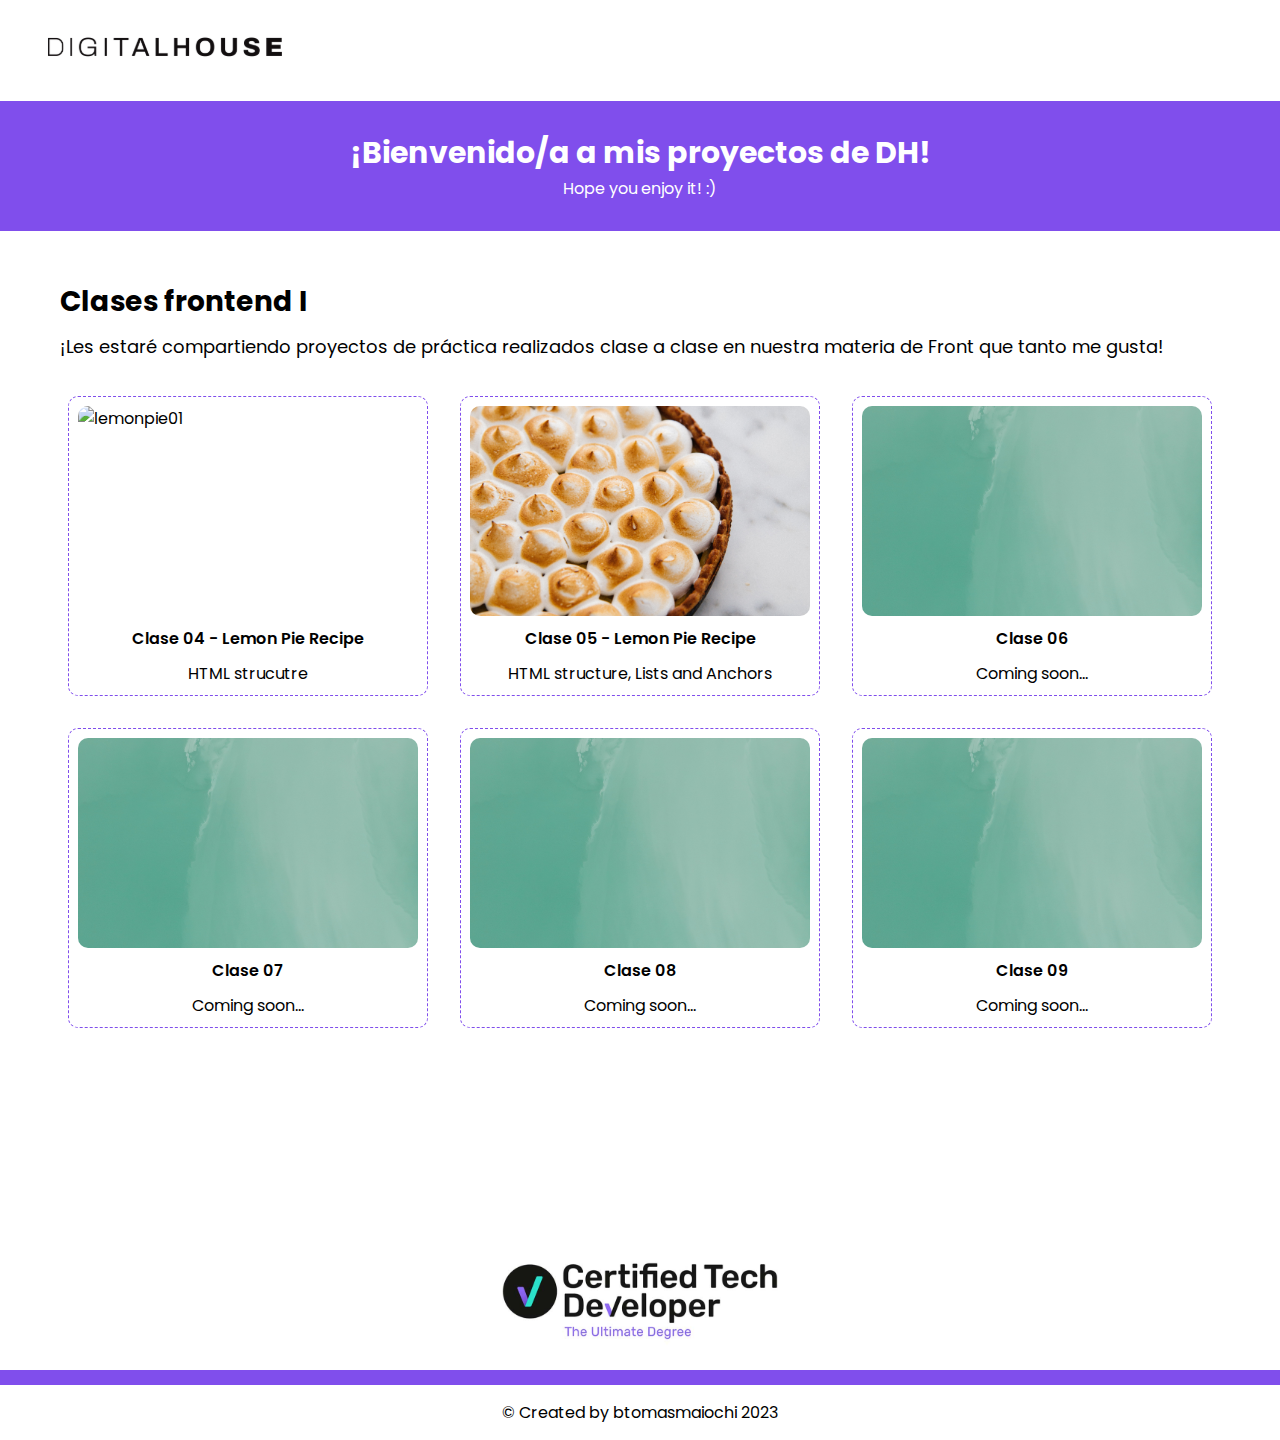
==== index.html @ 240c98cf "Change main.html for index.html" ====
<!DOCTYPE html>
<html lang="es">
	<head>
		<meta charset="UTF-8" />
		<meta http-equiv="X-UA-Compatible" content="IE=edge" />
		<meta name="viewport" content="width=device-width, initial-scale=1.0" />
		<link rel="stylesheet" href="./styles/style.css" />
		<title>Clases DigitalHouse</title>
	</head>
	<body>
		<header>
			<div class="header-container">
				<a href="https://www.digitalhouse.com/ar" target="_blank">
					<img class="logo" src="./assets/LogoDH.svg" alt="logo-digital-house"/>
			    </a>
			</div>
			<div class="welcome">
				<h1 class="welcome-text">¡Bienvenido/a a mis proyectos de DH!</h1>
				<p>Hope you enjoy it! :)</p>
			</div>
		</header>
		
		<main>
			<h2 class="frontend-class-text">Clases frontend I</h2>
			<p class="frontend-class-p"> ¡Les estaré compartiendo proyectos de práctica realizados clase a clase en nuestra materia de Front que tanto me gusta!</p>
			<section class="class-cards">
				<a href="./Clase04/index.html" target="_blank">
					<div class="card">
						<img
						class="image-card"
						src="./assets/lemonpie01.jpg"
						alt="lemonpie01"
						/>
						<p class="class">Clase 04 - Lemon Pie Recipe</p>
						<p class="class-description">HTML strucutre</p>
					</div>
				</a>
				
				<a href="./Clase05/index.html" target="_blank">
					<div class="card">
						<img
						class="image-card"
						src="./assets/lemonpie02.jpg"
						alt="lemonpie"
						/>
						<p class="class">Clase 05 - Lemon Pie Recipe</p>
						<p class="class-description">HTML structure, Lists and Anchors</p>
					</div>
				</a>
				<a href="#">
					<div class="card">
						<img class="image-card" src="./assets/green.jpg" alt="img" />
						<p class="class">Clase 06</p>
						<p class="class-description"> Coming soon...</p>
					</div>
				</a>
				<a href="#">
					<div class="card">
						<img class="image-card" src="./assets/green.jpg" alt="img" />
						<p class="class">Clase 07</p>
						<p class="class-description"> Coming soon...</p>
					</div>
				</a>
			<a href="#" >
					<div class="card">
						<img class="image-card" src="./assets/green.jpg" alt="img" />
						<p class="class">Clase 08</p>
						<p class="class-description"> Coming soon...</p>
					</div>
				</a>
				<a href="#">
					<div class="card">
						<img class="image-card" src="./assets/green.jpg" alt="img" />
						<p class="class">Clase 09</p>
						<p class="class-description"> Coming soon...</p>
					</div>
				</a>
			</section>
		</main>
		<footer class="#">
			<div class="ctd">			
				<img class="ctd-logo" src="./assets/ctd-logo.svg" alt="logo-ctd">
			</div>
			<div class="footer-line"></div>
			<div class="page-created">
				<p>&#169 Created by btomasmaiochi 2023</p>
			</div>
		</footer>
	</body>
	</html>
---- styles/style.css ----
@import url("https://fonts.googleapis.com/css2?family=Bebas+Neue&family=Exo:wght@400;700&family=League+Spartan:wght@300;400;500;600&family=Open+Sans&family=PT+Sans&family=Poppins:wght@300;600;700&family=Roboto+Serif:opsz,wght@8..144,200&display=swap");

* {
	margin: 0;
	padding: 0;
	box-sizing: border-box;
	font-family: "Poppins", sans-serif;
}

:root {
	--violet: #804eec;
}

.logo {
	width: 250px;
	margin: 20px 0 20px 40px;
}

.welcome {
	width: 100%;
	height: 130px;
	color: #fff;
	background-color: var(--violet);
	display: flex;
	align-items: center;
	justify-content: center;
	flex-direction: column;
}

.welcome-text {
	font-size: 30px;
	text-align: center;
	cursor: pointer;
	margin: 0 25px;
}

.frontend-class-text {
	margin: 50px 60px 10px 60px;
	font-size: 28px;
}

.frontend-class-p {
	margin: 10px 60px 20px 60px;
	font-size: 18px;
}

a {
	text-decoration: none;
	color: black;
}

.class-cards {
	margin: 0 auto;
	display: flex;
	flex-wrap: wrap;
	justify-content: center;
	align-items: center;
}

.card {
	width: 360px;
	height: 300px;
	border: 1px dashed var(--violet);
	border-radius: 10px;

	margin: 16px;
	display: flex;
	align-items: center;
	justify-content: center;
	flex-direction: column;
}

.card:hover {
	transition: 0.3s;
	transform: scale(1.1);
}

.image-card {
	width: 340px;
	height: 210px;
	object-fit: cover;
	border-radius: 10px;
}

.class {
	font-weight: 600;
}

.class,
.class-description {
	margin-top: 10px;
}

footer {
	margin-top: 200px;
}

.ctd {
	display: flex;
	align-items: center;
	justify-content: center;
}

.ctd-logo {
	width: 300px;
	margin-bottom: 20px;
}

.footer-line {
	height: 15px;
	background-color: var(--violet);
}

.page-created > p {
	text-align: center;
	margin-top: 15px;
	margin-bottom: 15px;
}
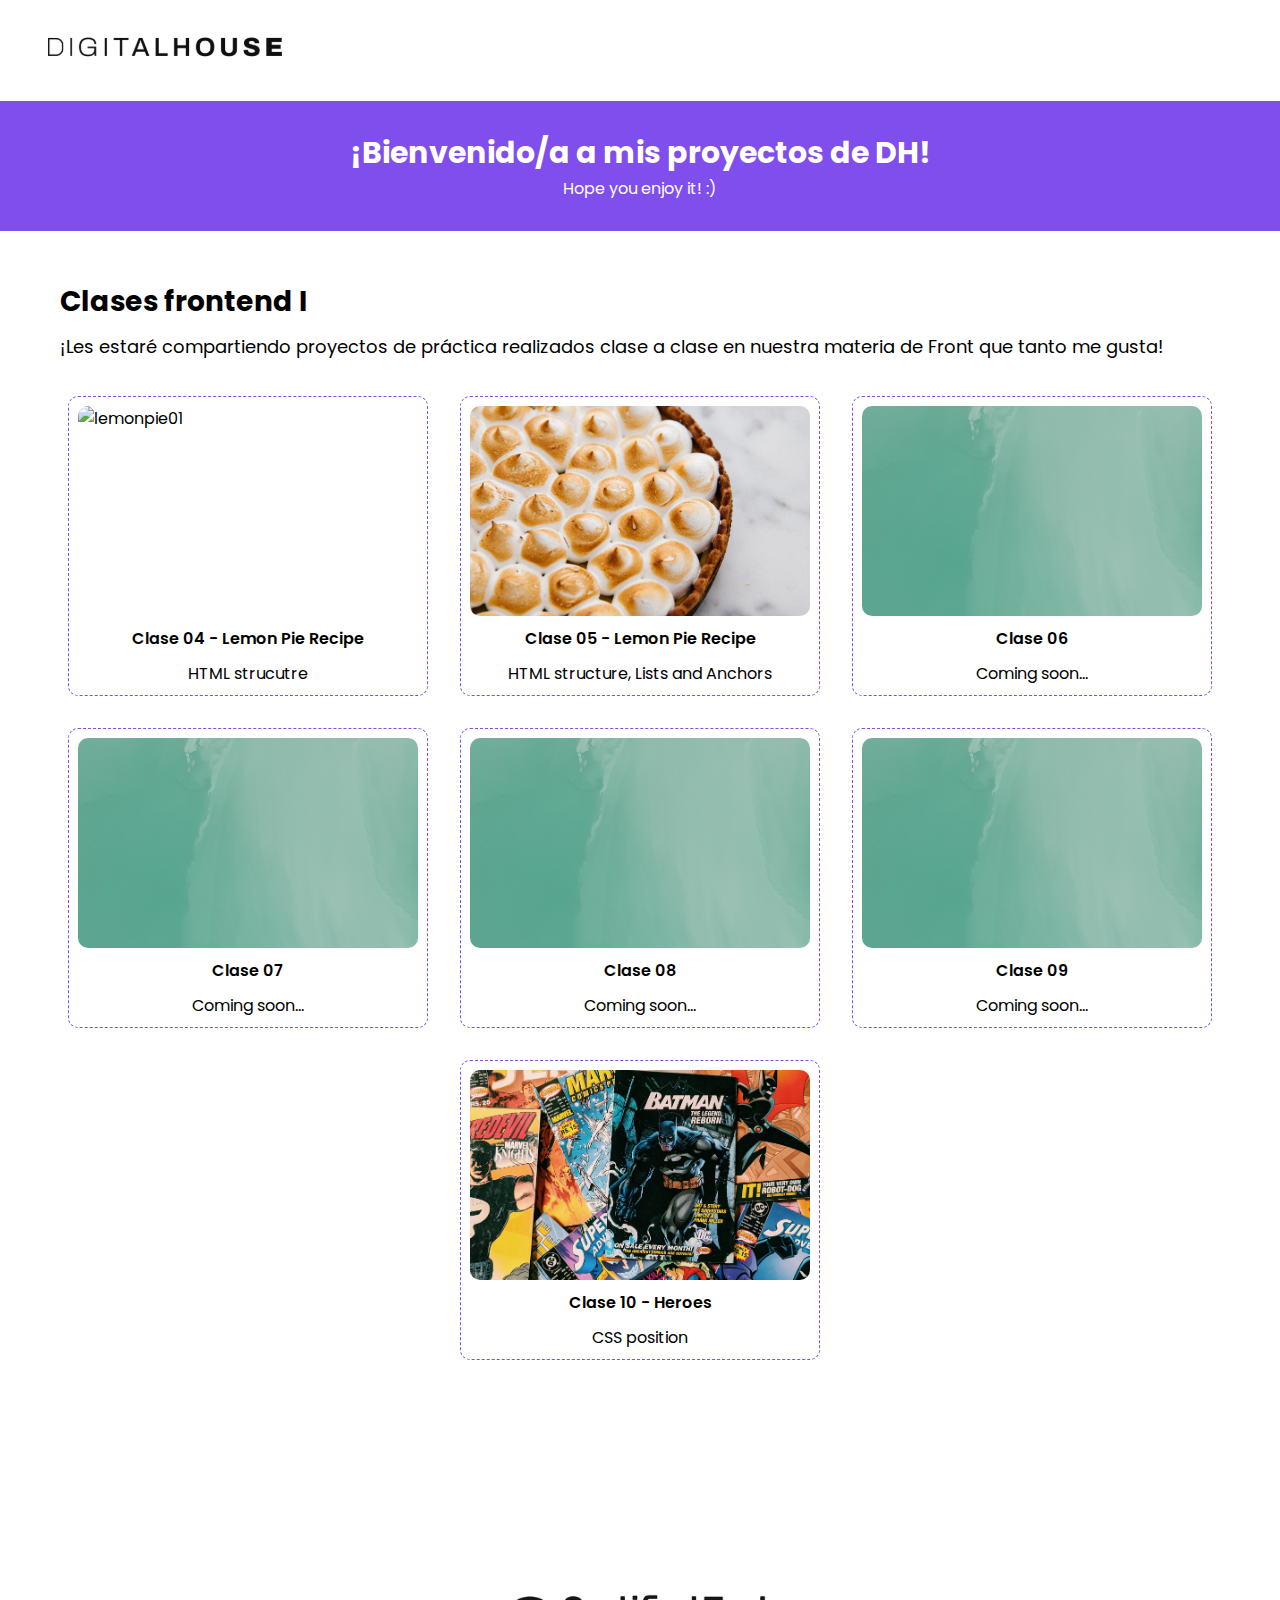
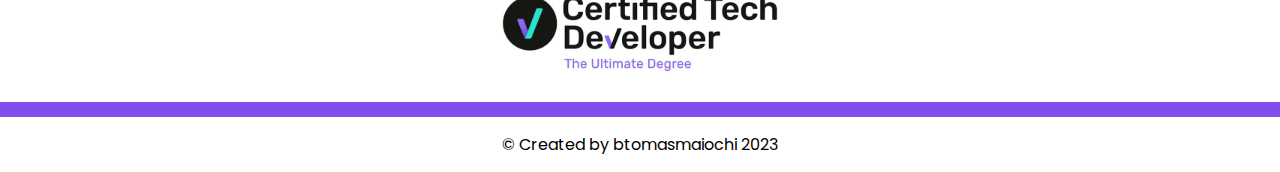
==== commit becd26ff: "added heroes card" ====
--- a/index.html
+++ b/index.html
@@ -75,6 +75,13 @@
 						<p class="class-description"> Coming soon...</p>
 					</div>
 				</a>
+				<a href="./Clase10/index.html" target="_blank">
+					<div class="card">
+						<img class="image-card" src="./assets/heroes.jpg" alt="img" />
+						<p class="class">Clase 10 - Heroes</p>
+						<p class="class-description"> CSS position</p>
+					</div>
+				</a>
 			</section>
 		</main>
 		<footer class="#">
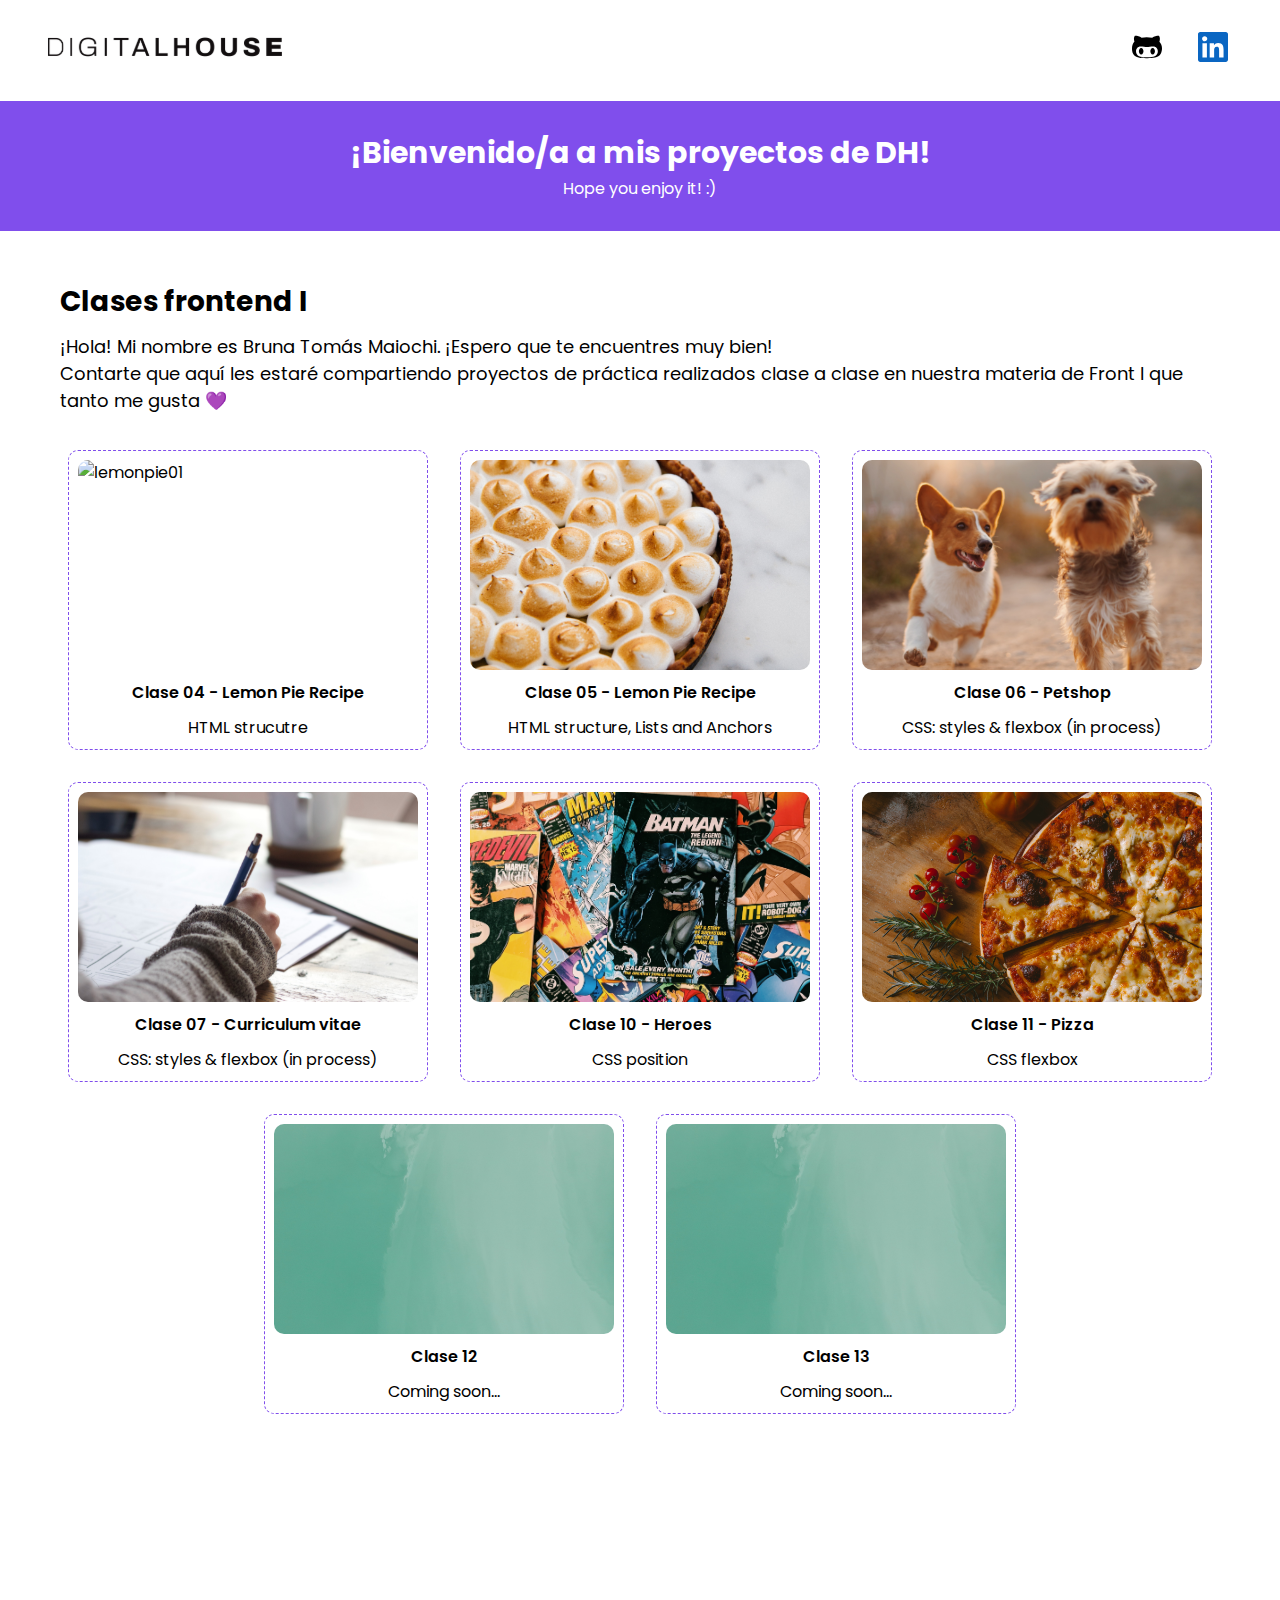
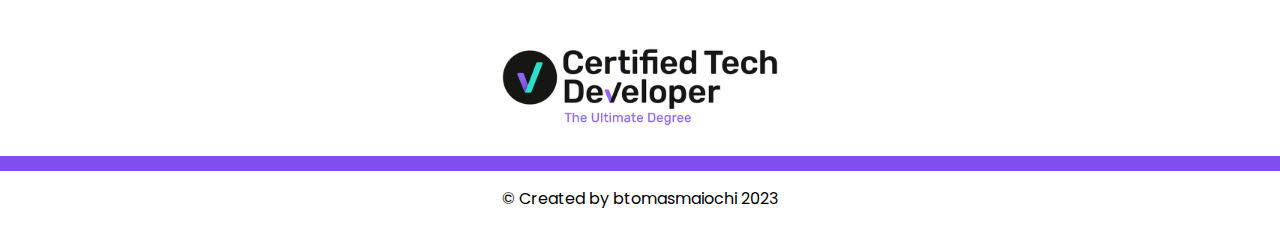
==== commit 93707131: "added github and linkdin" ====
--- a/index.html
+++ b/index.html
@@ -5,14 +5,25 @@
 		<meta http-equiv="X-UA-Compatible" content="IE=edge" />
 		<meta name="viewport" content="width=device-width, initial-scale=1.0" />
 		<link rel="stylesheet" href="./styles/style.css" />
+		<link rel="shortcut icon" href="https://cdn3.vectorstock.com/i/1000x1000/96/77/b-letter-volume-blue-and-purple-color-logo-design-vector-9459677.jpg">
 		<title>Clases DigitalHouse</title>
 	</head>
 	<body>
 		<header>
 			<div class="header-container">
-				<a href="https://www.digitalhouse.com/ar" target="_blank">
-					<img class="logo" src="./assets/LogoDH.svg" alt="logo-digital-house"/>
-			    </a>
+				<div class="dh-logo">
+					<a href="https://www.digitalhouse.com/ar" target="_blank">
+						<img class="logo" src="./assets/LogoDH.svg" alt="logo-digital-house"/>
+			    	</a>	
+				</div>
+				<div class="contact-me">
+					<a href="https://github.com/btomasmaiochi" target="_blank">
+						<img src="./assets/github.svg" alt="github">
+					</a>
+					<a href="https://www.linkedin.com/in/btomasmaiochi/" target="_blank">
+						<img src="./assets/linkedin.svg" alt="linkedin">
+					</a>
+				</div>
 			</div>
 			<div class="welcome">
 				<h1 class="welcome-text">¡Bienvenido/a a mis proyectos de DH!</h1>
@@ -22,7 +33,7 @@
 		
 		<main>
 			<h2 class="frontend-class-text">Clases frontend I</h2>
-			<p class="frontend-class-p"> ¡Les estaré compartiendo proyectos de práctica realizados clase a clase en nuestra materia de Front que tanto me gusta!</p>
+			<p class="frontend-class-p"> ¡Hola! Mi nombre es Bruna Tomás Maiochi. ¡Espero que te encuentres muy bien!<br> Contarte que aquí les estaré compartiendo proyectos de práctica realizados clase a clase en nuestra materia de Front I que tanto me gusta 💜</p>
 			<section class="class-cards">
 				<a href="./Clase04/index.html" target="_blank">
 					<div class="card">
@@ -47,32 +58,18 @@
 						<p class="class-description">HTML structure, Lists and Anchors</p>
 					</div>
 				</a>
-				<a href="#">
+				<a href="./Clase06/index.html" target="_blank">
 					<div class="card">
-						<img class="image-card" src="./assets/green.jpg" alt="img" />
-						<p class="class">Clase 06</p>
-						<p class="class-description"> Coming soon...</p>
+						<img class="image-card" src="./assets/pet.svg" alt="img" />
+						<p class="class">Clase 06 - Petshop</p>
+						<p class="class-description"> CSS: styles & flexbox (in process)</p>
 					</div>
 				</a>
-				<a href="#">
+				<a href="./Clase07/index.html" target="_blank">
 					<div class="card">
-						<img class="image-card" src="./assets/green.jpg" alt="img" />
-						<p class="class">Clase 07</p>
-						<p class="class-description"> Coming soon...</p>
-					</div>
-				</a>
-			<a href="#" >
-					<div class="card">
-						<img class="image-card" src="./assets/green.jpg" alt="img" />
-						<p class="class">Clase 08</p>
-						<p class="class-description"> Coming soon...</p>
-					</div>
-				</a>
-				<a href="#">
-					<div class="card">
-						<img class="image-card" src="./assets/green.jpg" alt="img" />
-						<p class="class">Clase 09</p>
-						<p class="class-description"> Coming soon...</p>
+						<img class="image-card" src="./assets/cv.svg" alt="img" />
+						<p class="class">Clase 07 - Curriculum vitae</p>
+						<p class="class-description"> CSS: styles & flexbox (in process)</p>
 					</div>
 				</a>
 				<a href="./Clase10/index.html" target="_blank">
@@ -80,6 +77,27 @@
 						<img class="image-card" src="./assets/heroes.jpg" alt="img" />
 						<p class="class">Clase 10 - Heroes</p>
 						<p class="class-description"> CSS position</p>
+					</div>
+				</a>
+				<a href="./Clase11/index.html" target="_blank">
+					<div class="card">
+						<img class="image-card" src="./assets/pizza.jpg" alt="img" />
+						<p class="class">Clase 11 - Pizza</p>
+						<p class="class-description"> CSS flexbox</p>
+					</div>
+				</a>
+				<a href="./Clase11/index.html" target="_blank">
+					<div class="card">
+						<img class="image-card" src="./assets/green.jpg" alt="img" />
+						<p class="class">Clase 12</p>
+						<p class="class-description"> Coming soon...</p>
+					</div>
+				</a>
+				<a href="./Clase11/index.html" target="_blank">
+					<div class="card">
+						<img class="image-card" src="./assets/green.jpg" alt="img" />
+						<p class="class">Clase 13</p>
+						<p class="class-description"> Coming soon...</p>
 					</div>
 				</a>
 			</section>
--- a/styles/style.css
+++ b/styles/style.css
@@ -13,7 +13,25 @@
 
 .logo {
 	width: 250px;
-	margin: 20px 0 20px 40px;
+	margin: 20px 0 20px 20px;
+}
+
+.contact-me > a img {
+	width: 30px;
+	height: 30px;
+	margin-right: 32px;
+}
+
+.contact-me img:hover {
+	transition: 0.3s;
+	transform: scale(1.3);
+}
+
+.header-container {
+	display: flex;
+	align-items: center;
+	justify-content: space-between;
+	margin: 0 20px;
 }
 
 .welcome {
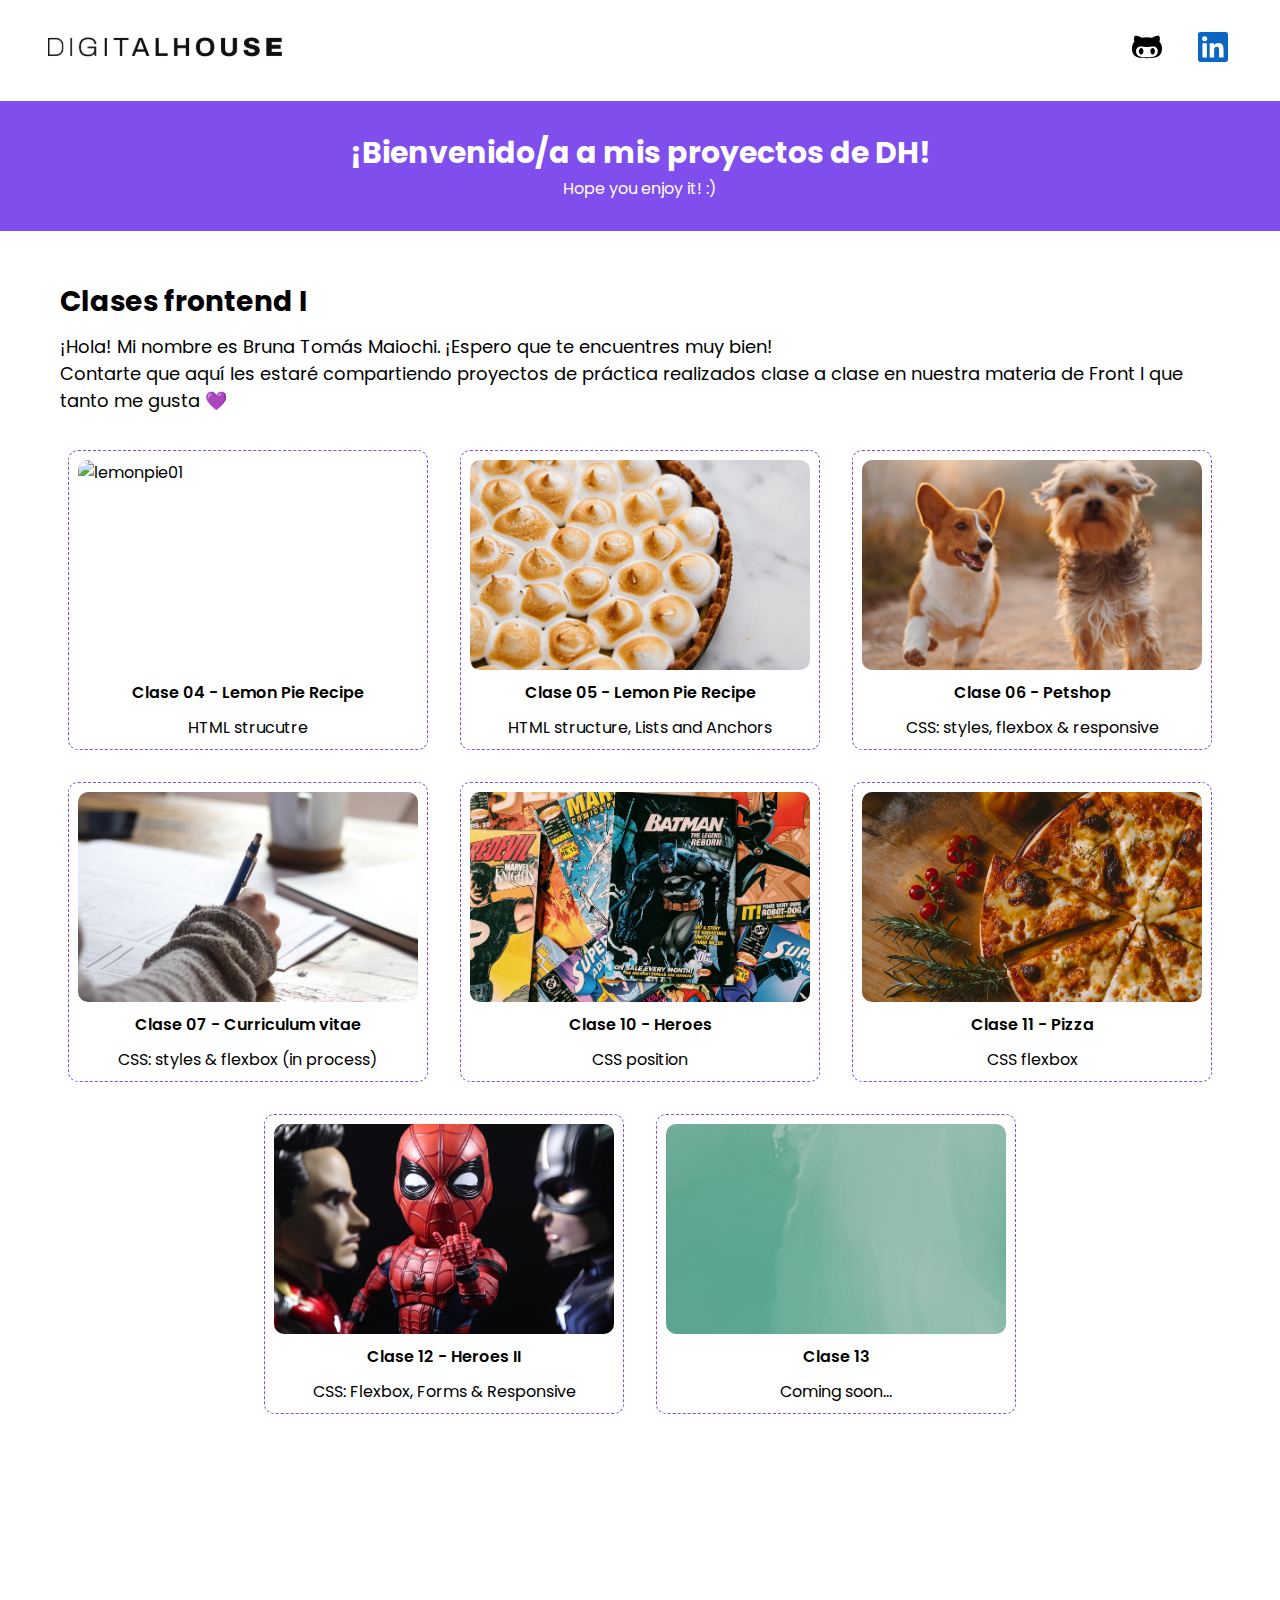
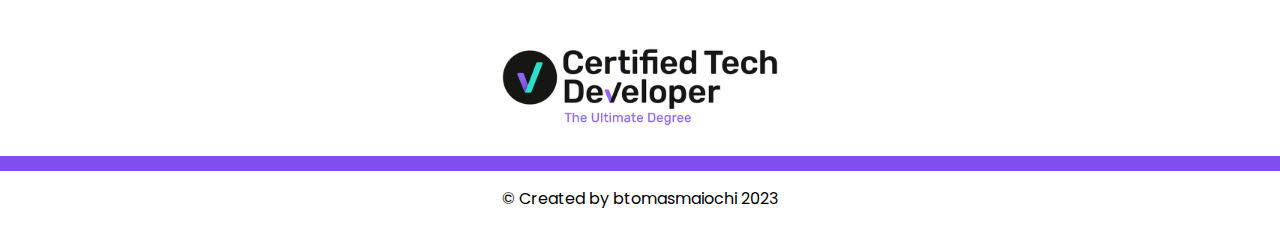
==== commit 9bdf8a93: "Fix and add Clase12 img & card" ====
--- a/index.html
+++ b/index.html
@@ -62,7 +62,7 @@
 					<div class="card">
 						<img class="image-card" src="./assets/pet.svg" alt="img" />
 						<p class="class">Clase 06 - Petshop</p>
-						<p class="class-description"> CSS: styles & flexbox (in process)</p>
+						<p class="class-description"> CSS: styles, flexbox & responsive </p>
 					</div>
 				</a>
 				<a href="./Clase07/index.html" target="_blank">
@@ -88,9 +88,9 @@
 				</a>
 				<a href="./Clase11/index.html" target="_blank">
 					<div class="card">
-						<img class="image-card" src="./assets/green.jpg" alt="img" />
-						<p class="class">Clase 12</p>
-						<p class="class-description"> Coming soon...</p>
+						<img class="image-card" src="./assets/heroesII.jpg" alt="img" />
+						<p class="class">Clase 12 - Heroes II </p>
+						<p class="class-description"> CSS: Flexbox, Forms & Responsive</p>
 					</div>
 				</a>
 				<a href="./Clase11/index.html" target="_blank">
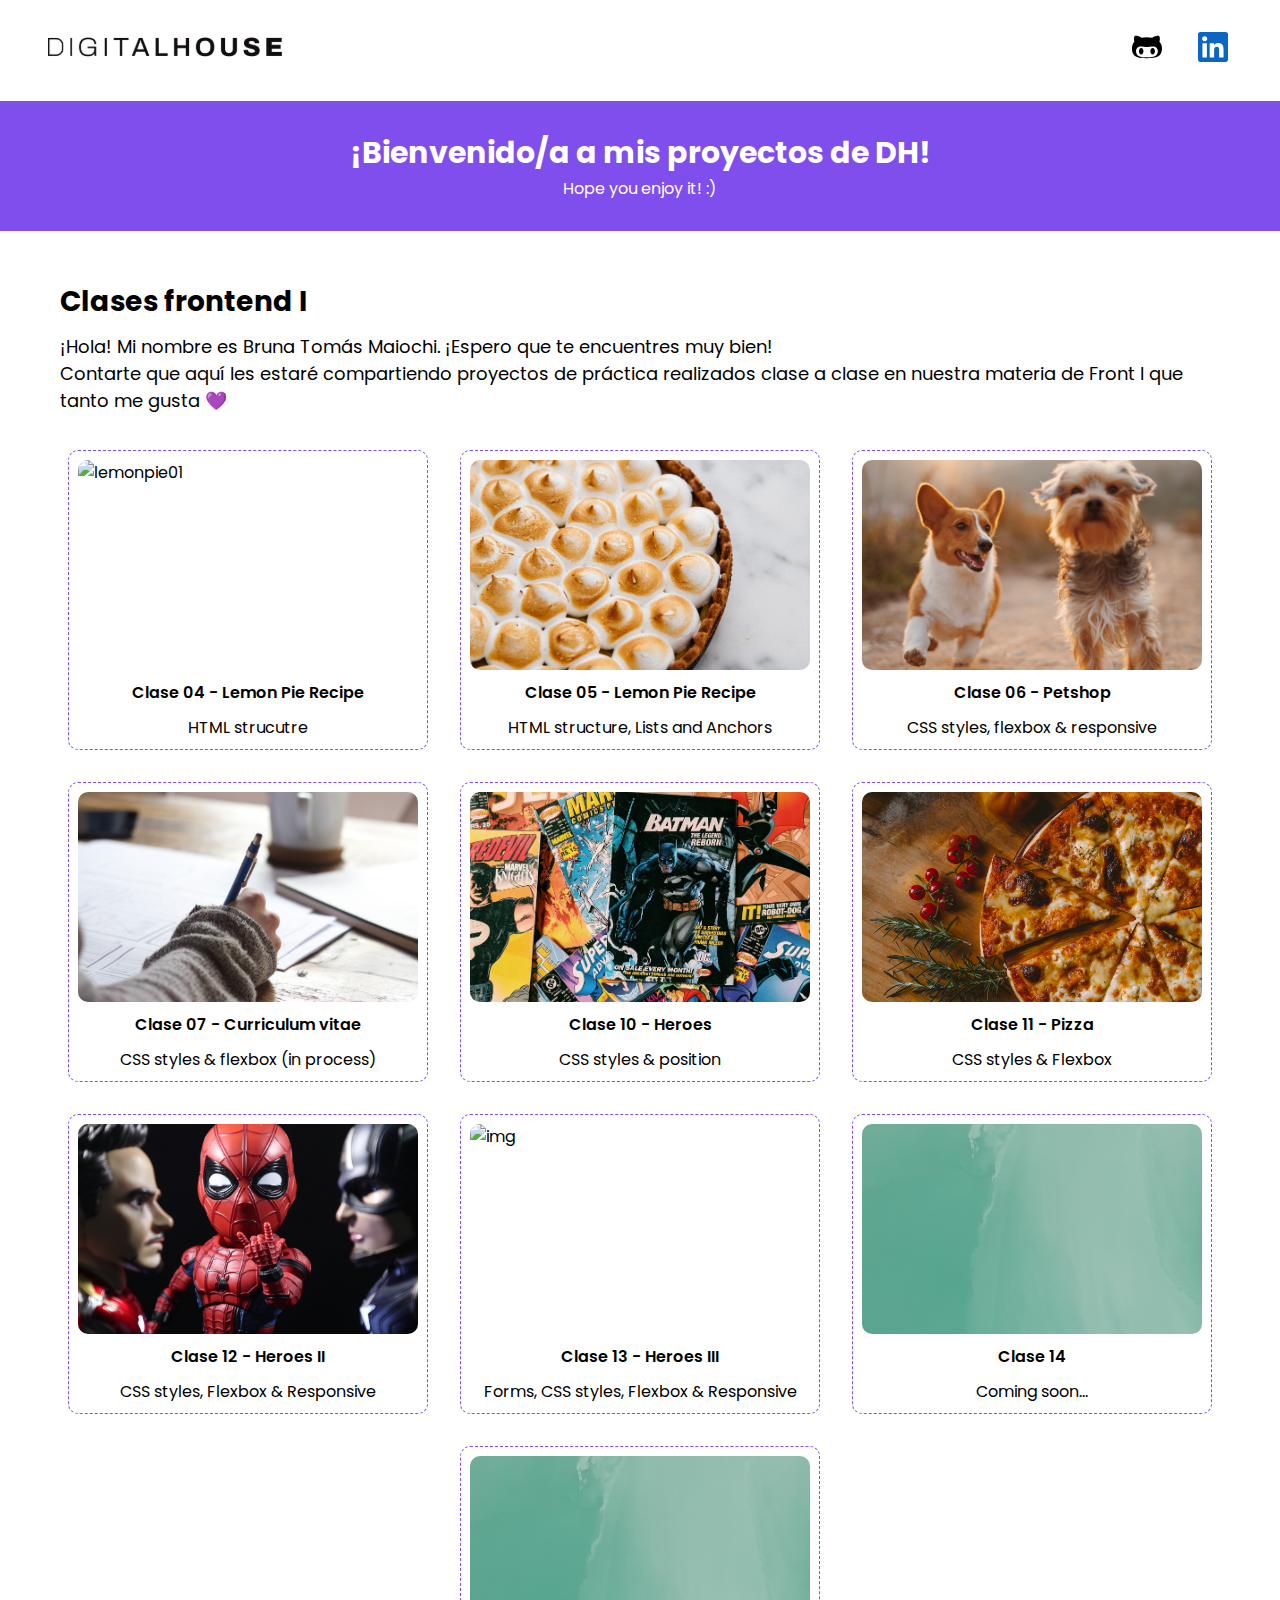
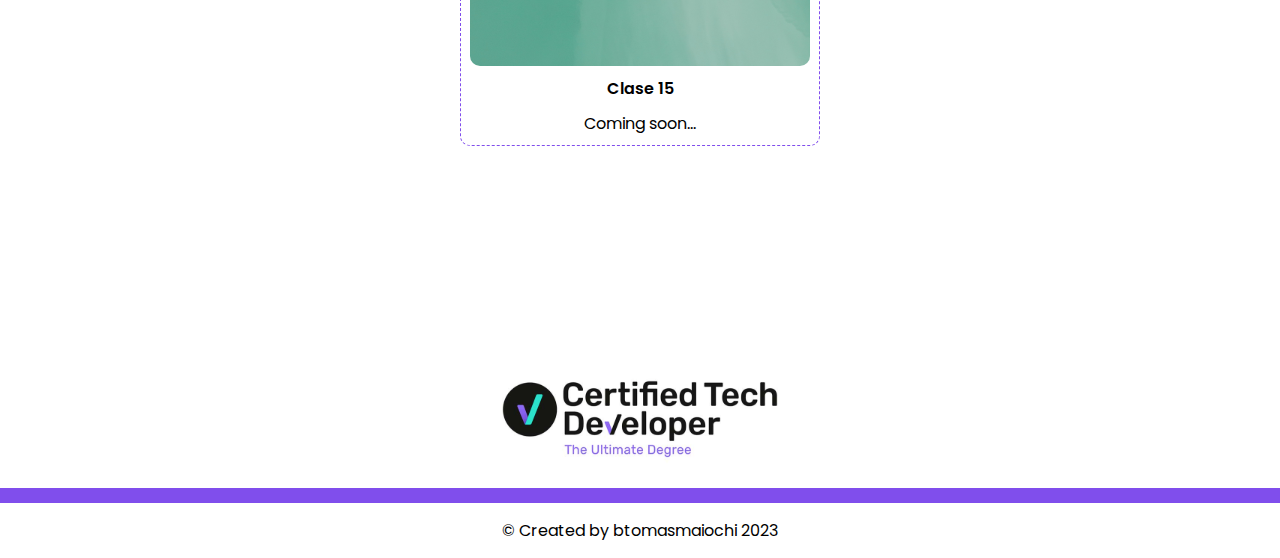
==== commit 817c7ee1: "Fix index.html file" ====
--- a/index.html
+++ b/index.html
@@ -62,41 +62,55 @@
 					<div class="card">
 						<img class="image-card" src="./assets/pet.svg" alt="img" />
 						<p class="class">Clase 06 - Petshop</p>
-						<p class="class-description"> CSS: styles, flexbox & responsive </p>
+						<p class="class-description"> CSS styles, flexbox & responsive </p>
 					</div>
 				</a>
 				<a href="./Clase07/index.html" target="_blank">
 					<div class="card">
 						<img class="image-card" src="./assets/cv.svg" alt="img" />
 						<p class="class">Clase 07 - Curriculum vitae</p>
-						<p class="class-description"> CSS: styles & flexbox (in process)</p>
+						<p class="class-description"> CSS styles & flexbox (in process)</p>
 					</div>
 				</a>
 				<a href="./Clase10/index.html" target="_blank">
 					<div class="card">
 						<img class="image-card" src="./assets/heroes.jpg" alt="img" />
 						<p class="class">Clase 10 - Heroes</p>
-						<p class="class-description"> CSS position</p>
+						<p class="class-description"> CSS styles & position</p>
 					</div>
 				</a>
 				<a href="./Clase11/index.html" target="_blank">
 					<div class="card">
 						<img class="image-card" src="./assets/pizza.jpg" alt="img" />
 						<p class="class">Clase 11 - Pizza</p>
-						<p class="class-description"> CSS flexbox</p>
+						<p class="class-description"> CSS styles & Flexbox</p>
 					</div>
 				</a>
-				<a href="./Clase11/index.html" target="_blank">
+				<a href="./Clase12/index.html" target="_blank">
 					<div class="card">
 						<img class="image-card" src="./assets/heroesII.jpg" alt="img" />
 						<p class="class">Clase 12 - Heroes II </p>
-						<p class="class-description"> CSS: Flexbox, Forms & Responsive</p>
+						<p class="class-description"> CSS styles, Flexbox & Responsive</p>
 					</div>
 				</a>
-				<a href="./Clase11/index.html" target="_blank">
+				<a href="./Clase13/index.html" target="_blank">
+					<div class="card">
+						<img class="image-card" src="./assets/batman.jpg" alt="img" />
+						<p class="class">Clase 13 - Heroes III </p>
+						<p class="class-description"> Forms, CSS styles, Flexbox & Responsive</p>
+					</div>
+				</a>
+				<a href="#" target="_blank">
 					<div class="card">
 						<img class="image-card" src="./assets/green.jpg" alt="img" />
-						<p class="class">Clase 13</p>
+						<p class="class">Clase 14 </p>
+						<p class="class-description"> Coming soon...</p>
+					</div>
+				</a>
+				<a href="#" target="_blank">
+					<div class="card">
+						<img class="image-card" src="./assets/green.jpg" alt="img" />
+						<p class="class">Clase 15 </p>
 						<p class="class-description"> Coming soon...</p>
 					</div>
 				</a>
